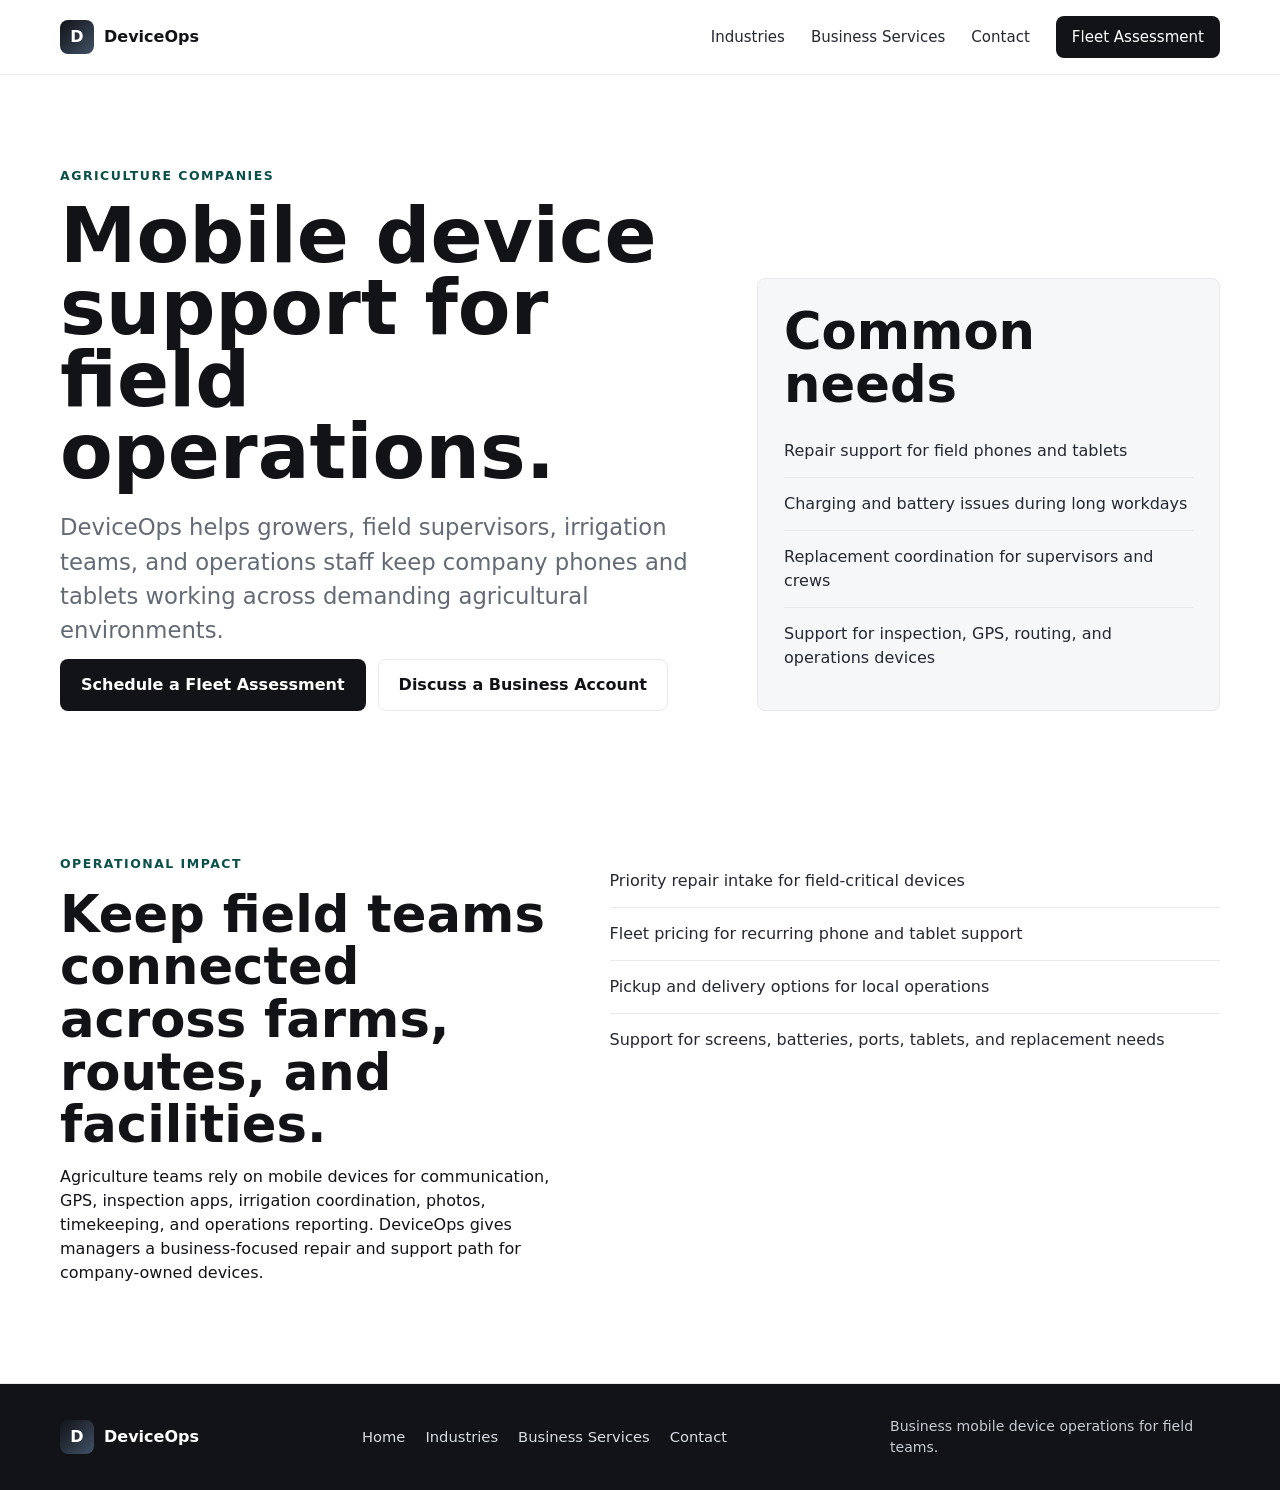
==== industries/agriculture.html @ d53bdab2 "Add files via upload" ====
<!doctype html>
<html lang="en">
  <head>
    <meta charset="utf-8">
    <meta name="viewport" content="width=device-width, initial-scale=1">
    <title>Agriculture Device Support & Fleet Repair | DeviceOps</title>
    <meta name="description" content="DeviceOps supports agriculture companies with mobile device repair, tablet support, replacement coordination, and fleet support for growers, field supervisors, irrigation teams, and operations staff.">
    <link rel="canonical" href="https://deviceops.reklaimtrust.com/industries/agriculture.html">
    <link rel="stylesheet" href="../styles.css">
    <script type="application/ld+json">
      {"@context":"https://schema.org","@type":"Service","name":"Agriculture Device Support and Fleet Repair","provider":{"@type":"LocalBusiness","name":"DeviceOps","url":"https://deviceops.reklaimtrust.com/"},"serviceType":"Business mobile device repair and fleet support","audience":{"@type":"BusinessAudience","name":"Agriculture companies"},"areaServed":{"@type":"AdministrativeArea","name":"Visalia and Tulare"}}
    </script>
  </head>
  <body>
    <header class="site-header"><nav class="nav-shell" aria-label="Primary navigation"><a class="brand" href="../index.html"><span class="brand-mark">D</span><span>DeviceOps</span></a><button class="nav-toggle" type="button" aria-expanded="false" aria-controls="site-menu"><span class="sr-only">Open menu</span><span></span><span></span><span></span></button><div class="nav-links" id="site-menu"><a href="../index.html#industries">Industries</a><a href="../index.html#services">Business Services</a><a href="../index.html#contact">Contact</a><a class="nav-cta" href="../index.html#pricing">Fleet Assessment</a></div></nav></header>
    <main>
      <section class="industry-hero">
        <div><p class="eyebrow">Agriculture companies</p><h1>Mobile device support for field operations.</h1><p class="hero-subhead">DeviceOps helps growers, field supervisors, irrigation teams, and operations staff keep company phones and tablets working across demanding agricultural environments.</p><div class="hero-actions"><a class="button primary" href="../index.html#pricing">Schedule a Fleet Assessment</a><a class="button secondary" href="../index.html#contact">Discuss a Business Account</a></div></div>
        <aside class="industry-panel"><h2>Common needs</h2><ul><li>Repair support for field phones and tablets</li><li>Charging and battery issues during long workdays</li><li>Replacement coordination for supervisors and crews</li><li>Support for inspection, GPS, routing, and operations devices</li></ul></aside>
      </section>
      <section class="section industry-detail"><div><p class="eyebrow">Operational impact</p><h2>Keep field teams connected across farms, routes, and facilities.</h2><p>Agriculture teams rely on mobile devices for communication, GPS, inspection apps, irrigation coordination, photos, timekeeping, and operations reporting. DeviceOps gives managers a business-focused repair and support path for company-owned devices.</p></div><ul class="detail-list"><li>Priority repair intake for field-critical devices</li><li>Fleet pricing for recurring phone and tablet support</li><li>Pickup and delivery options for local operations</li><li>Support for screens, batteries, ports, tablets, and replacement needs</li></ul></section>
    </main>
    <footer class="site-footer"><div class="footer-inner"><a class="brand" href="../index.html"><span class="brand-mark">D</span><span>DeviceOps</span></a><nav><a href="../index.html">Home</a><a href="../index.html#industries">Industries</a><a href="../index.html#services">Business Services</a><a href="../index.html#contact">Contact</a></nav><p>Business mobile device operations for field teams.</p></div></footer>
    <script src="../script.js"></script>
  </body>
</html>
---- styles.css ----
:root {
  --ink: #111317;
  --charcoal: #242833;
  --muted: #626a75;
  --line: #e7e9ee;
  --soft: #f6f7f9;
  --white: #ffffff;
  --accent: #0f766e;
  --accent-dark: #0b4f4a;
  --steel: #415166;
  --shadow: 0 24px 70px rgba(17, 19, 23, 0.12);
  --radius: 8px;
  font-family: Inter, ui-sans-serif, system-ui, -apple-system, BlinkMacSystemFont, "Segoe UI", sans-serif;
}

* { box-sizing: border-box; }
html { scroll-behavior: smooth; }
body {
  margin: 0;
  color: var(--ink);
  background: var(--white);
  line-height: 1.5;
}
a { color: inherit; text-decoration: none; }
img { display: block; max-width: 100%; height: auto; }
.sr-only,
.skip-link {
  position: absolute;
  width: 1px;
  height: 1px;
  overflow: hidden;
  clip: rect(0, 0, 0, 0);
}
.skip-link:focus {
  width: auto;
  height: auto;
  clip: auto;
  z-index: 50;
  padding: 12px 16px;
  background: var(--ink);
  color: var(--white);
}

.site-header {
  position: sticky;
  top: 0;
  z-index: 20;
  background: rgba(255, 255, 255, 0.9);
  border-bottom: 1px solid rgba(231, 233, 238, 0.82);
  backdrop-filter: blur(18px);
}
.nav-shell,
.footer-inner,
.section,
.trust-bar {
  width: min(1160px, calc(100% - 40px));
  margin: 0 auto;
}
.nav-shell {
  min-height: 74px;
  display: flex;
  align-items: center;
  justify-content: space-between;
  gap: 24px;
}
.brand {
  display: inline-flex;
  align-items: center;
  gap: 10px;
  font-weight: 750;
  letter-spacing: 0;
}
.brand-mark {
  display: grid;
  place-items: center;
  width: 34px;
  height: 34px;
  border-radius: 8px;
  color: var(--white);
  background: linear-gradient(135deg, var(--ink), var(--steel));
}
.nav-links {
  display: flex;
  align-items: center;
  gap: 26px;
  color: var(--charcoal);
  font-size: 0.94rem;
}
.nav-links a:hover { color: var(--accent-dark); }
.nav-cta {
  padding: 10px 16px;
  color: var(--white) !important;
  background: var(--ink);
  border-radius: 8px;
}
.nav-toggle { display: none; }

.hero {
  width: min(1260px, calc(100% - 40px));
  min-height: min(700px, calc(100vh - 154px));
  max-height: 900px;
  margin: 0 auto;
  display: grid;
  grid-template-columns: minmax(0, 0.86fr) minmax(420px, 1.14fr);
  align-items: center;
  gap: 32px;
  padding: 58px 0 42px;
}
.eyebrow {
  margin: 0 0 14px;
  color: var(--accent-dark);
  font-size: 0.78rem;
  font-weight: 800;
  letter-spacing: 0.12em;
  text-transform: uppercase;
}
h1,
h2,
h3,
p { margin-top: 0; }
h1 {
  max-width: 680px;
  margin-bottom: 22px;
  font-size: clamp(3rem, 7vw, 6.6rem);
  line-height: 0.94;
  letter-spacing: 0;
}
.hero-subhead {
  max-width: 680px;
  margin-bottom: 12px;
  color: var(--muted);
  font-size: clamp(1.12rem, 2vw, 1.42rem);
}
.hero-note {
  max-width: 620px;
  margin-bottom: 34px;
  color: var(--ink);
  font-size: 1.02rem;
}
.hero-actions {
  display: flex;
  flex-wrap: wrap;
  gap: 12px;
}
.button {
  display: inline-flex;
  align-items: center;
  justify-content: center;
  min-height: 48px;
  padding: 13px 20px;
  border: 1px solid transparent;
  border-radius: 8px;
  font-weight: 760;
  cursor: pointer;
}
.button.primary {
  background: var(--ink);
  color: var(--white);
}
.button.secondary {
  background: var(--white);
  color: var(--ink);
  border-color: var(--line);
}
.button:hover,
.nav-cta:hover {
  transform: translateY(-1px);
  box-shadow: 0 12px 30px rgba(17, 19, 23, 0.12);
}
.hero-media {
  overflow: hidden;
  border-radius: var(--radius);
  box-shadow: var(--shadow);
  background: var(--soft);
}
.hero-media img {
  width: 100%;
  aspect-ratio: 1717 / 916;
  object-fit: cover;
}

.trust-bar {
  display: grid;
  grid-template-columns: repeat(4, 1fr);
  gap: 1px;
  overflow: hidden;
  margin-bottom: 70px;
  border: 1px solid var(--line);
  border-radius: var(--radius);
  background: var(--line);
}
.trust-bar span {
  padding: 18px 14px;
  background: var(--white);
  text-align: center;
  font-weight: 760;
  color: var(--charcoal);
}
.proof-strip {
  width: min(1160px, calc(100% - 40px));
  margin: -28px auto 70px;
  display: grid;
  grid-template-columns: repeat(3, 1fr);
  gap: 14px;
}
.proof-strip div {
  padding: 22px;
  border: 1px solid var(--line);
  border-radius: var(--radius);
  background: var(--ink);
  color: var(--white);
}
.proof-strip strong,
.proof-strip span {
  display: block;
}
.proof-strip strong {
  margin-bottom: 7px;
  font-size: 1.02rem;
}
.proof-strip span {
  color: #c7ccd5;
  font-size: 0.9rem;
}
.device-strip {
  width: min(1160px, calc(100% - 40px));
  margin: 0 auto;
  display: grid;
  grid-template-columns: minmax(230px, 1.2fr) repeat(5, minmax(100px, 1fr));
  gap: 1px;
  overflow: hidden;
  border: 1px solid var(--line);
  border-radius: var(--radius);
  background: var(--line);
}
.device-strip span,
.device-strip strong {
  min-height: 58px;
  display: grid;
  place-items: center;
  padding: 14px 16px;
  background: var(--white);
  text-align: center;
}
.device-strip span {
  justify-items: start;
  color: var(--muted);
  font-size: 0.84rem;
  font-weight: 800;
  letter-spacing: 0.08em;
  text-transform: uppercase;
}
.device-strip strong {
  color: var(--charcoal);
  font-size: 1.02rem;
}

.section { padding: 82px 0; }
.section-heading {
  max-width: 760px;
  margin-bottom: 34px;
}
.section-heading.split {
  display: grid;
  grid-template-columns: 1fr 0.78fr;
  gap: 44px;
  max-width: none;
  align-items: end;
}
h2 {
  margin-bottom: 14px;
  font-size: clamp(2rem, 4vw, 3.9rem);
  line-height: 1.03;
  letter-spacing: 0;
}
h3 {
  margin-bottom: 9px;
  font-size: 1.08rem;
  letter-spacing: 0;
}
.section-heading p,
article p,
.why-list span,
.process-list p,
.lead-copy p,
.site-footer p {
  color: var(--muted);
}

.problem-section,
.why-section {
  width: 100%;
  max-width: none;
  padding-left: max(20px, calc((100vw - 1160px) / 2));
  padding-right: max(20px, calc((100vw - 1160px) / 2));
  background: var(--soft);
}
.expertise-section {
  padding-top: 54px;
}
.service-area,
.account-callout {
  margin-top: -10px;
  padding: 16px 18px;
  border: 1px solid rgba(15, 118, 110, 0.22);
  border-radius: var(--radius);
  background: rgba(15, 118, 110, 0.06);
  color: var(--accent-dark);
  font-weight: 760;
}
.problem-grid,
.service-grid,
.benefits-grid,
.industry-grid,
.why-list,
.process-list {
  display: grid;
  gap: 14px;
}
.problem-grid,
.service-grid,
.benefits-grid {
  grid-template-columns: repeat(3, 1fr);
}
.problem-grid article,
.service-grid article,
.benefits-grid article,
.industry-grid a,
.process-list li {
  border: 1px solid var(--line);
  border-radius: var(--radius);
  background: var(--white);
}
.problem-grid article,
.service-grid article,
.benefits-grid article {
  min-height: 176px;
  padding: 24px;
}
.problem-grid article span {
  display: block;
  width: 34px;
  height: 4px;
  margin-bottom: 24px;
  border-radius: 99px;
  background: var(--accent);
}
.service-grid article {
  background: linear-gradient(180deg, #ffffff 0%, #fbfbfc 100%);
}
.account-section {
  padding-top: 96px;
}
.benefits-grid article {
  min-height: 150px;
  background: var(--ink);
  color: var(--white);
}
.benefits-grid p {
  color: #c7ccd5;
}

.industries-section { padding-top: 96px; }
.industry-grid {
  grid-template-columns: repeat(auto-fit, minmax(150px, 1fr));
}
.industry-grid a {
  min-height: 174px;
  padding: 18px;
  display: flex;
  flex-direction: column;
  justify-content: space-between;
  font-weight: 820;
  color: var(--ink);
}
.industry-grid a:hover {
  border-color: rgba(15, 118, 110, 0.5);
  box-shadow: 0 18px 40px rgba(17, 19, 23, 0.08);
  transform: translateY(-2px);
}
.industry-grid span {
  display: block;
  color: var(--muted);
  font-size: 0.86rem;
  font-weight: 520;
}

.why-list {
  grid-template-columns: repeat(2, 1fr);
}
.why-list div {
  display: grid;
  grid-template-columns: 220px 1fr;
  gap: 24px;
  padding: 22px 0;
  border-top: 1px solid #dfe2e8;
}
.why-list strong { font-size: 1.02rem; }

.process-list {
  grid-template-columns: repeat(4, 1fr);
  padding: 0;
  list-style: none;
}
.process-list li {
  padding: 22px;
}
.process-list span {
  display: grid;
  place-items: center;
  width: 34px;
  height: 34px;
  margin-bottom: 34px;
  border-radius: 8px;
  background: var(--ink);
  color: var(--white);
  font-weight: 800;
}

.lead-section {
  display: grid;
  grid-template-columns: 0.8fr 1.2fr;
  gap: 52px;
  align-items: start;
  padding-bottom: 96px;
}
.contact-card {
  display: grid;
  gap: 10px;
  margin-top: 30px;
  padding: 22px;
  border: 1px solid var(--line);
  border-radius: var(--radius);
  background: var(--soft);
}
.contact-card a {
  color: var(--charcoal);
  font-weight: 720;
}
.lead-form {
  display: grid;
  grid-template-columns: repeat(2, 1fr);
  gap: 16px;
  padding: 26px;
  border: 1px solid var(--line);
  border-radius: var(--radius);
  box-shadow: var(--shadow);
}
label {
  display: grid;
  gap: 8px;
  color: var(--charcoal);
  font-size: 0.9rem;
  font-weight: 760;
}
input,
select,
textarea {
  width: 100%;
  min-height: 48px;
  border: 1px solid #d8dce4;
  border-radius: 8px;
  padding: 12px 13px;
  color: var(--ink);
  background: var(--white);
  font: inherit;
}
textarea { resize: vertical; }
input:focus,
select:focus,
textarea:focus {
  outline: 3px solid rgba(15, 118, 110, 0.18);
  border-color: var(--accent);
}
.full { grid-column: 1 / -1; }
.form-note {
  grid-column: 1 / -1;
  margin: -4px 0 0;
  color: var(--muted);
  font-size: 0.86rem;
}

.site-footer {
  border-top: 1px solid var(--line);
  background: var(--ink);
  color: var(--white);
}
.footer-inner {
  display: grid;
  grid-template-columns: auto 1fr auto;
  gap: 32px;
  align-items: center;
  padding: 32px 0;
}
.footer-inner nav {
  display: flex;
  justify-content: center;
  flex-wrap: wrap;
  gap: 20px;
  color: #d8dce4;
  font-size: 0.92rem;
}
.footer-inner p {
  max-width: 330px;
  margin-bottom: 0;
  color: #c7ccd5;
  font-size: 0.88rem;
}

.industry-hero {
  width: min(1160px, calc(100% - 40px));
  margin: 0 auto;
  padding: 92px 0 62px;
  display: grid;
  grid-template-columns: 1fr 0.72fr;
  gap: 54px;
  align-items: end;
}
.industry-hero h1 {
  font-size: clamp(2.7rem, 6vw, 5.6rem);
}
.industry-panel {
  padding: 26px;
  border: 1px solid var(--line);
  border-radius: var(--radius);
  background: var(--soft);
}
.industry-panel ul,
.detail-list {
  padding: 0;
  margin: 0;
  list-style: none;
}
.industry-panel li,
.detail-list li {
  padding: 14px 0;
  border-top: 1px solid var(--line);
  color: var(--charcoal);
}
.industry-panel li:first-child,
.detail-list li:first-child { border-top: 0; }
.industry-detail {
  display: grid;
  grid-template-columns: 0.9fr 1.1fr;
  gap: 50px;
}

@media (max-width: 1020px) {
  .hero,
  .lead-section,
  .industry-hero,
  .industry-detail,
  .section-heading.split {
    grid-template-columns: 1fr;
  }
  .hero {
    min-height: auto;
    max-height: none;
  }
  .hero-media { order: -1; }
  .problem-grid,
  .service-grid,
  .benefits-grid,
  .proof-strip,
  .process-list {
    grid-template-columns: repeat(2, 1fr);
  }
  .device-strip {
    grid-template-columns: repeat(3, 1fr);
  }
  .device-strip span {
    grid-column: 1 / -1;
    justify-items: center;
  }
  .industry-grid { grid-template-columns: repeat(3, 1fr); }
  .footer-inner { grid-template-columns: 1fr; }
  .footer-inner nav { justify-content: flex-start; }
}

@media (max-width: 720px) {
  .nav-shell,
  .footer-inner,
  .section,
  .trust-bar,
  .hero,
  .industry-hero {
    width: min(100% - 28px, 1160px);
  }
  .nav-toggle {
    display: inline-grid;
    gap: 4px;
    width: 42px;
    height: 42px;
    place-content: center;
    border: 1px solid var(--line);
    border-radius: 8px;
    background: var(--white);
  }
  .nav-toggle span:not(.sr-only) {
    width: 18px;
    height: 2px;
    background: var(--ink);
  }
  .nav-links {
    position: absolute;
    left: 14px;
    right: 14px;
    top: 74px;
    display: none;
    flex-direction: column;
    align-items: stretch;
    gap: 0;
    padding: 10px;
    border: 1px solid var(--line);
    border-radius: 8px;
    background: var(--white);
    box-shadow: var(--shadow);
  }
  .nav-links.is-open { display: flex; }
  .nav-links a {
    padding: 13px;
    border-radius: 8px;
  }
  .hero { padding-top: 26px; }
  .hero-actions,
  .button { width: 100%; }
  .trust-bar,
  .proof-strip,
  .device-strip,
  .problem-grid,
  .service-grid,
  .benefits-grid,
  .industry-grid,
  .why-list,
  .process-list,
  .lead-form {
    grid-template-columns: 1fr;
  }
  .device-strip span {
    grid-column: auto;
  }
  .proof-strip {
    width: min(100% - 28px, 1160px);
    margin-top: -34px;
  }
  .why-list div { grid-template-columns: 1fr; gap: 6px; }
  .section { padding: 62px 0; }
  .problem-section,
  .why-section {
    padding-left: 14px;
    padding-right: 14px;
  }
}
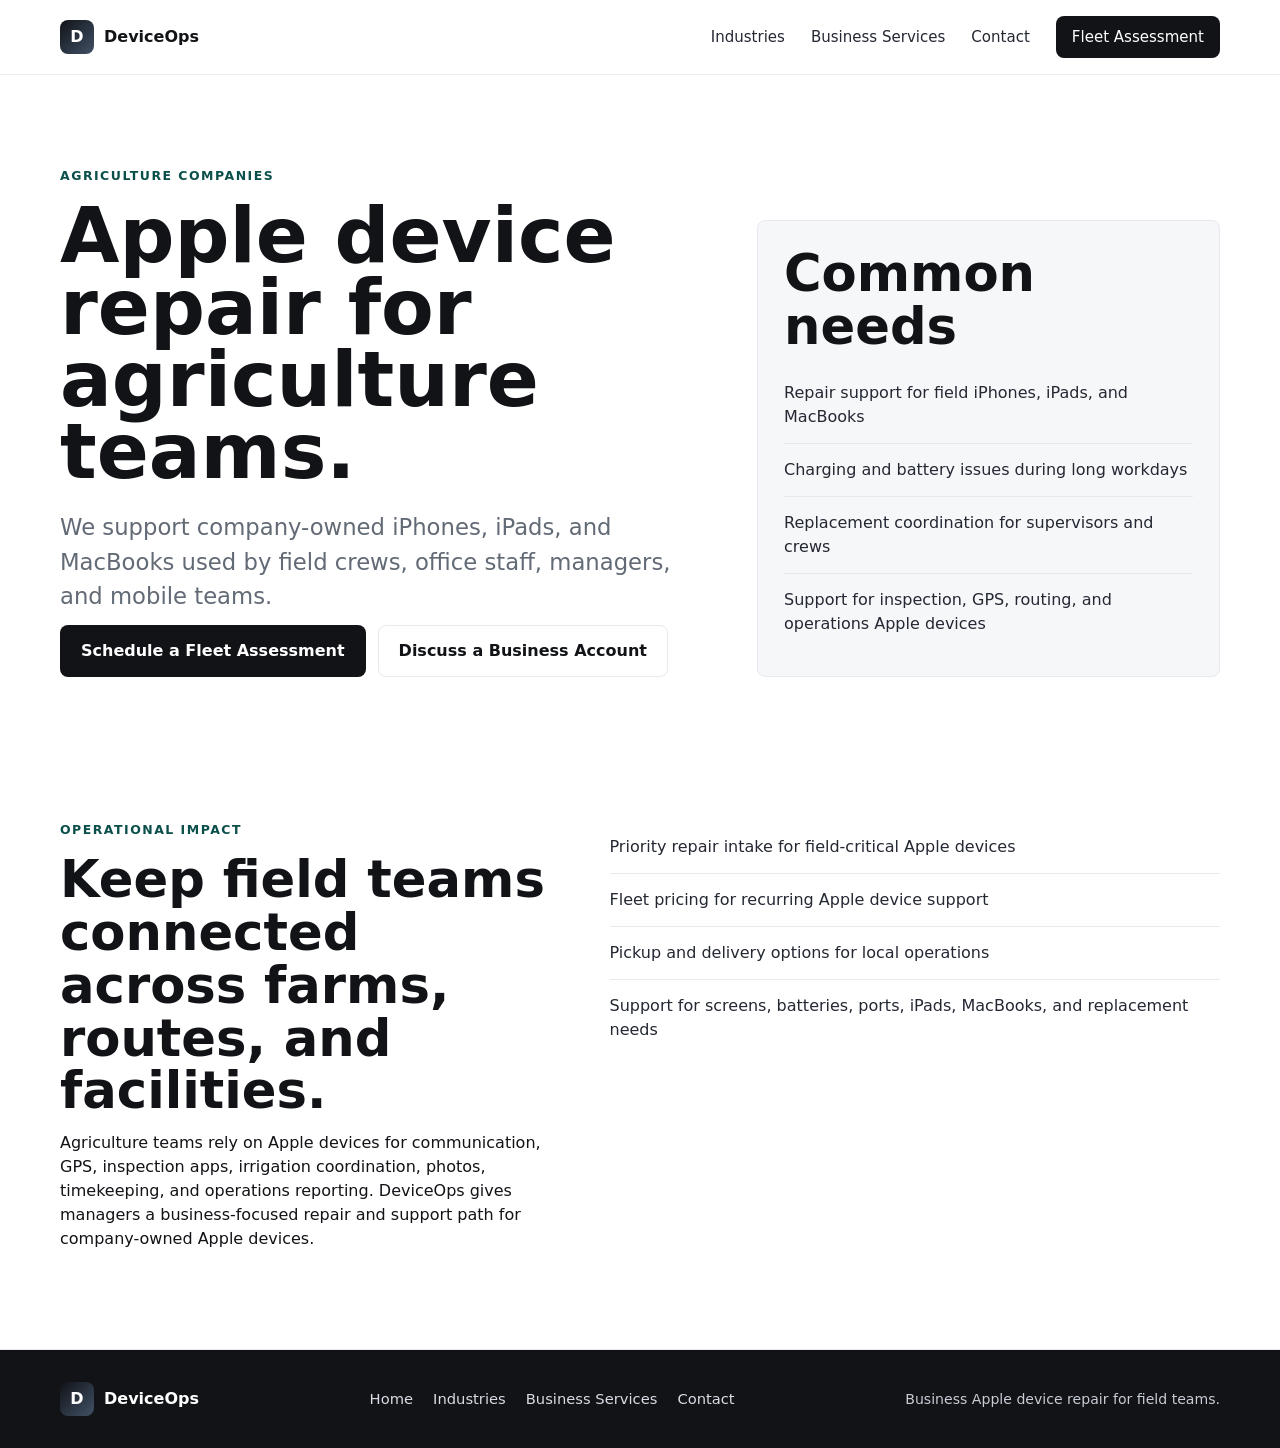
==== commit 731571ab: "Update Apple business device positioning" ====
--- a/industries/agriculture.html
+++ b/industries/agriculture.html
@@ -3,24 +3,24 @@
   <head>
     <meta charset="utf-8">
     <meta name="viewport" content="width=device-width, initial-scale=1">
-    <title>Agriculture Device Support & Fleet Repair | DeviceOps</title>
-    <meta name="description" content="DeviceOps supports agriculture companies with mobile device repair, tablet support, replacement coordination, and fleet support for growers, field supervisors, irrigation teams, and operations staff.">
+    <title>Agriculture Apple Device Repair | DeviceOps</title>
+    <meta name="description" content="Apple device repair for agriculture teams using company-owned iPhones, iPads, and MacBooks across field supervision, irrigation, ranch operations, and crop advisory workflows.">
     <link rel="canonical" href="https://deviceops.reklaimtrust.com/industries/agriculture.html">
     <link rel="stylesheet" href="../styles.css">
     <script type="application/ld+json">
-      {"@context":"https://schema.org","@type":"Service","name":"Agriculture Device Support and Fleet Repair","provider":{"@type":"LocalBusiness","name":"DeviceOps","url":"https://deviceops.reklaimtrust.com/"},"serviceType":"Business mobile device repair and fleet support","audience":{"@type":"BusinessAudience","name":"Agriculture companies"},"areaServed":{"@type":"AdministrativeArea","name":"Visalia and Tulare"}}
+      {"@context":"https://schema.org","@type":"Service","name":"Agriculture Apple Device Repair","provider":{"@type":"LocalBusiness","name":"DeviceOps","url":"https://deviceops.reklaimtrust.com/"},"serviceType":"Business Apple device repair and fleet support","audience":{"@type":"BusinessAudience","name":"Agriculture companies"},"areaServed":{"@type":"AdministrativeArea","name":"Visalia and Tulare"}}
     </script>
   </head>
   <body>
     <header class="site-header"><nav class="nav-shell" aria-label="Primary navigation"><a class="brand" href="../index.html"><span class="brand-mark">D</span><span>DeviceOps</span></a><button class="nav-toggle" type="button" aria-expanded="false" aria-controls="site-menu"><span class="sr-only">Open menu</span><span></span><span></span><span></span></button><div class="nav-links" id="site-menu"><a href="../index.html#industries">Industries</a><a href="../index.html#services">Business Services</a><a href="../index.html#contact">Contact</a><a class="nav-cta" href="../index.html#pricing">Fleet Assessment</a></div></nav></header>
     <main>
       <section class="industry-hero">
-        <div><p class="eyebrow">Agriculture companies</p><h1>Mobile device support for field operations.</h1><p class="hero-subhead">DeviceOps helps growers, field supervisors, irrigation teams, and operations staff keep company phones and tablets working across demanding agricultural environments.</p><div class="hero-actions"><a class="button primary" href="../index.html#pricing">Schedule a Fleet Assessment</a><a class="button secondary" href="../index.html#contact">Discuss a Business Account</a></div></div>
-        <aside class="industry-panel"><h2>Common needs</h2><ul><li>Repair support for field phones and tablets</li><li>Charging and battery issues during long workdays</li><li>Replacement coordination for supervisors and crews</li><li>Support for inspection, GPS, routing, and operations devices</li></ul></aside>
+        <div><p class="eyebrow">Agriculture companies</p><h1>Apple device repair for agriculture teams.</h1><p class="hero-subhead">We support company-owned iPhones, iPads, and MacBooks used by field crews, office staff, managers, and mobile teams.</p><div class="hero-actions"><a class="button primary" href="../index.html#pricing">Schedule a Fleet Assessment</a><a class="button secondary" href="../index.html#contact">Discuss a Business Account</a></div></div>
+        <aside class="industry-panel"><h2>Common needs</h2><ul><li>Repair support for field iPhones, iPads, and MacBooks</li><li>Charging and battery issues during long workdays</li><li>Replacement coordination for supervisors and crews</li><li>Support for inspection, GPS, routing, and operations Apple devices</li></ul></aside>
       </section>
-      <section class="section industry-detail"><div><p class="eyebrow">Operational impact</p><h2>Keep field teams connected across farms, routes, and facilities.</h2><p>Agriculture teams rely on mobile devices for communication, GPS, inspection apps, irrigation coordination, photos, timekeeping, and operations reporting. DeviceOps gives managers a business-focused repair and support path for company-owned devices.</p></div><ul class="detail-list"><li>Priority repair intake for field-critical devices</li><li>Fleet pricing for recurring phone and tablet support</li><li>Pickup and delivery options for local operations</li><li>Support for screens, batteries, ports, tablets, and replacement needs</li></ul></section>
+      <section class="section industry-detail"><div><p class="eyebrow">Operational impact</p><h2>Keep field teams connected across farms, routes, and facilities.</h2><p>Agriculture teams rely on Apple devices for communication, GPS, inspection apps, irrigation coordination, photos, timekeeping, and operations reporting. DeviceOps gives managers a business-focused repair and support path for company-owned Apple devices.</p></div><ul class="detail-list"><li>Priority repair intake for field-critical Apple devices</li><li>Fleet pricing for recurring Apple device support</li><li>Pickup and delivery options for local operations</li><li>Support for screens, batteries, ports, iPads, MacBooks, and replacement needs</li></ul></section>
     </main>
-    <footer class="site-footer"><div class="footer-inner"><a class="brand" href="../index.html"><span class="brand-mark">D</span><span>DeviceOps</span></a><nav><a href="../index.html">Home</a><a href="../index.html#industries">Industries</a><a href="../index.html#services">Business Services</a><a href="../index.html#contact">Contact</a></nav><p>Business mobile device operations for field teams.</p></div></footer>
+    <footer class="site-footer"><div class="footer-inner"><a class="brand" href="../index.html"><span class="brand-mark">D</span><span>DeviceOps</span></a><nav><a href="../index.html">Home</a><a href="../index.html#industries">Industries</a><a href="../index.html#services">Business Services</a><a href="../index.html#contact">Contact</a></nav><p>Business Apple device repair for field teams.</p></div></footer>
     <script src="../script.js"></script>
   </body>
 </html>
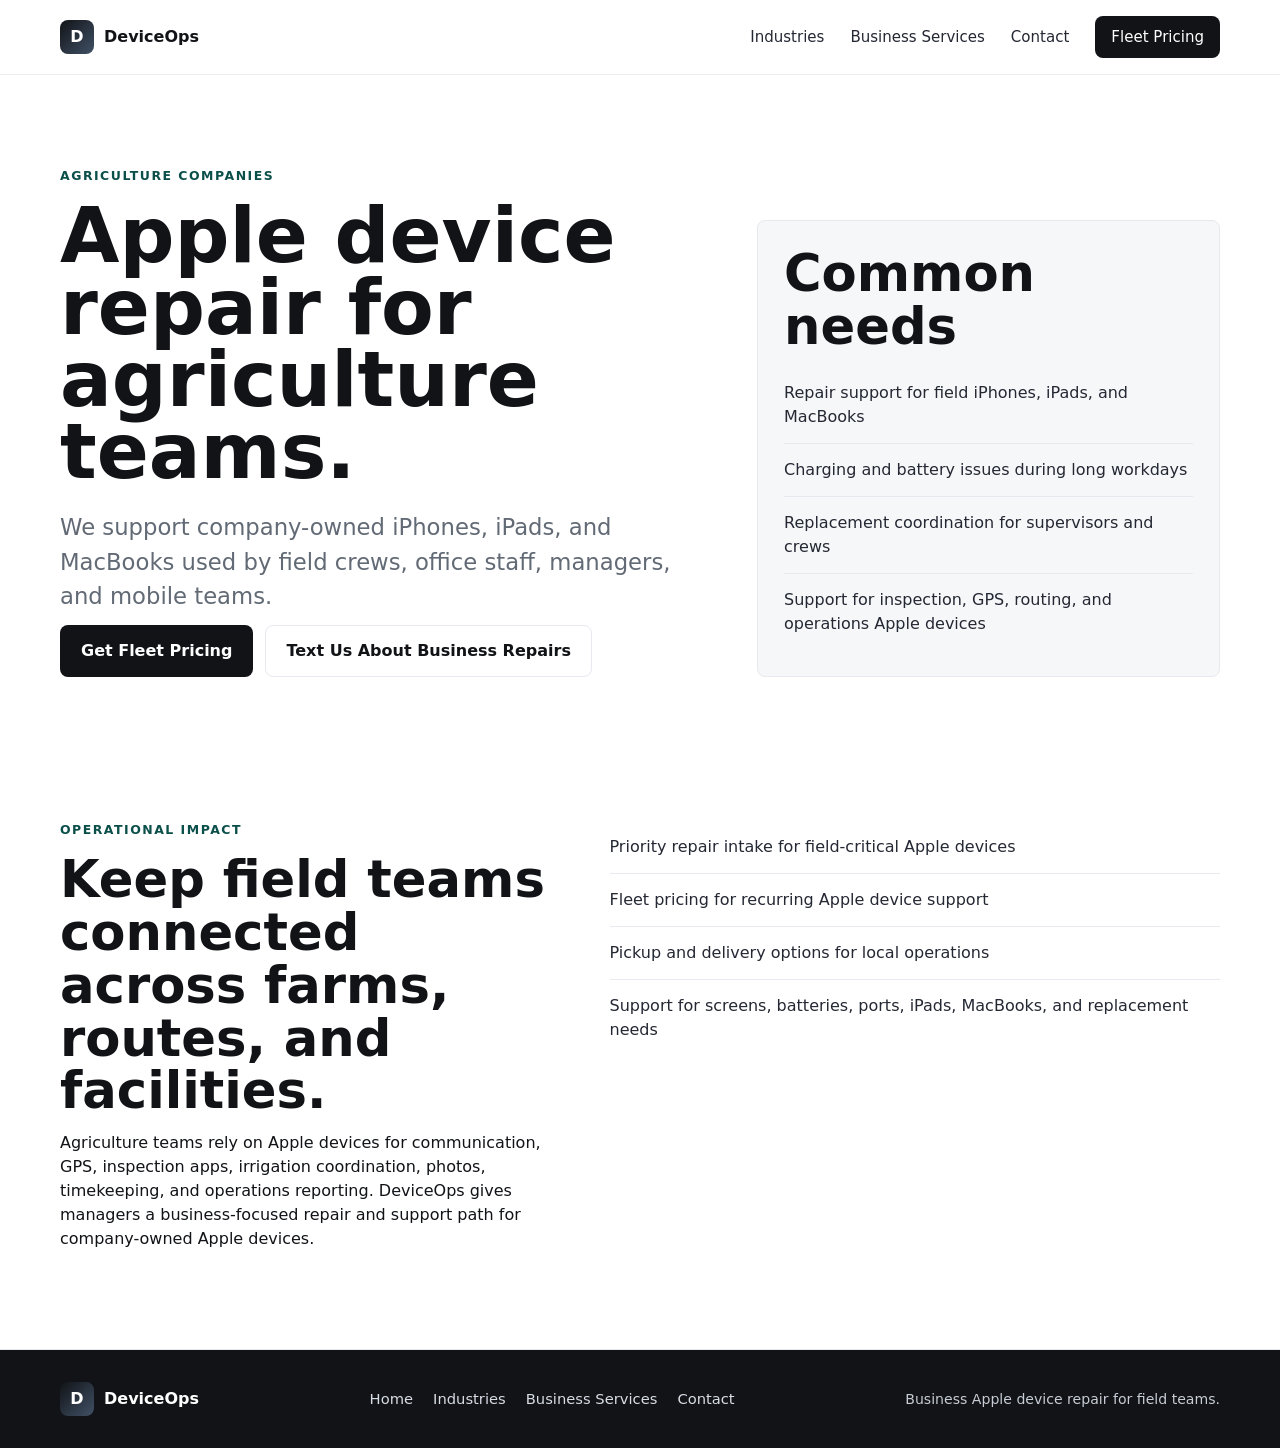
==== commit 11d27e80: "Sharpen homepage positioning and CTAs" ====
--- a/industries/agriculture.html
+++ b/industries/agriculture.html
@@ -6,16 +6,16 @@
     <title>Agriculture Apple Device Repair | DeviceOps</title>
     <meta name="description" content="Apple device repair for agriculture teams using company-owned iPhones, iPads, and MacBooks across field supervision, irrigation, ranch operations, and crop advisory workflows.">
     <link rel="canonical" href="https://deviceops.reklaimtrust.com/industries/agriculture.html">
-    <link rel="stylesheet" href="../styles.css">
+    <link rel="stylesheet" href="../styles.css?v=20260613-positioning">
     <script type="application/ld+json">
       {"@context":"https://schema.org","@type":"Service","name":"Agriculture Apple Device Repair","provider":{"@type":"LocalBusiness","name":"DeviceOps","url":"https://deviceops.reklaimtrust.com/"},"serviceType":"Business Apple device repair and fleet support","audience":{"@type":"BusinessAudience","name":"Agriculture companies"},"areaServed":{"@type":"AdministrativeArea","name":"Visalia and Tulare"}}
     </script>
   </head>
   <body>
-    <header class="site-header"><nav class="nav-shell" aria-label="Primary navigation"><a class="brand" href="../index.html"><span class="brand-mark">D</span><span>DeviceOps</span></a><button class="nav-toggle" type="button" aria-expanded="false" aria-controls="site-menu"><span class="sr-only">Open menu</span><span></span><span></span><span></span></button><div class="nav-links" id="site-menu"><a href="../index.html#industries">Industries</a><a href="../index.html#services">Business Services</a><a href="../index.html#contact">Contact</a><a class="nav-cta" href="../index.html#pricing">Fleet Assessment</a></div></nav></header>
+    <header class="site-header"><nav class="nav-shell" aria-label="Primary navigation"><a class="brand" href="../index.html"><span class="brand-mark">D</span><span>DeviceOps</span></a><button class="nav-toggle" type="button" aria-expanded="false" aria-controls="site-menu"><span class="sr-only">Open menu</span><span></span><span></span><span></span></button><div class="nav-links" id="site-menu"><a href="../index.html#industries">Industries</a><a href="../index.html#services">Business Services</a><a href="../index.html#contact">Contact</a><a class="nav-cta" href="../index.html#pricing">Fleet Pricing</a></div></nav></header>
     <main>
       <section class="industry-hero">
-        <div><p class="eyebrow">Agriculture companies</p><h1>Apple device repair for agriculture teams.</h1><p class="hero-subhead">We support company-owned iPhones, iPads, and MacBooks used by field crews, office staff, managers, and mobile teams.</p><div class="hero-actions"><a class="button primary" href="../index.html#pricing">Schedule a Fleet Assessment</a><a class="button secondary" href="../index.html#contact">Discuss a Business Account</a></div></div>
+        <div><p class="eyebrow">Agriculture companies</p><h1>Apple device repair for agriculture teams.</h1><p class="hero-subhead">We support company-owned iPhones, iPads, and MacBooks used by field crews, office staff, managers, and mobile teams.</p><div class="hero-actions"><a class="button primary" href="../index.html#pricing">Get Fleet Pricing</a><a class="button secondary" href="sms:+15593729417">Text Us About Business Repairs</a></div></div>
         <aside class="industry-panel"><h2>Common needs</h2><ul><li>Repair support for field iPhones, iPads, and MacBooks</li><li>Charging and battery issues during long workdays</li><li>Replacement coordination for supervisors and crews</li><li>Support for inspection, GPS, routing, and operations Apple devices</li></ul></aside>
       </section>
       <section class="section industry-detail"><div><p class="eyebrow">Operational impact</p><h2>Keep field teams connected across farms, routes, and facilities.</h2><p>Agriculture teams rely on Apple devices for communication, GPS, inspection apps, irrigation coordination, photos, timekeeping, and operations reporting. DeviceOps gives managers a business-focused repair and support path for company-owned Apple devices.</p></div><ul class="detail-list"><li>Priority repair intake for field-critical Apple devices</li><li>Fleet pricing for recurring Apple device support</li><li>Pickup and delivery options for local operations</li><li>Support for screens, batteries, ports, iPads, MacBooks, and replacement needs</li></ul></section>
--- a/styles.css
+++ b/styles.css
@@ -97,15 +97,14 @@
 
 .hero {
   width: min(1260px, calc(100% - 40px));
-  min-height: min(700px, calc(100vh - 154px));
-  max-height: 900px;
   margin: 0 auto;
   display: grid;
   grid-template-columns: minmax(0, 0.86fr) minmax(420px, 1.14fr);
-  align-items: center;
+  align-items: start;
   gap: 32px;
-  padding: 58px 0 42px;
-}
+  padding: 58px 0 66px;
+}
+.hero-copy { min-width: 0; }
 .eyebrow {
   margin: 0 0 14px;
   color: var(--accent-dark);
@@ -121,7 +120,7 @@
 h1 {
   max-width: 680px;
   margin-bottom: 22px;
-  font-size: clamp(3rem, 7vw, 6.6rem);
+  font-size: clamp(3rem, 6vw, 5.8rem);
   line-height: 0.94;
   letter-spacing: 0;
 }
@@ -136,6 +135,18 @@
   margin-bottom: 34px;
   color: var(--ink);
   font-size: 1.02rem;
+}
+.hero-proof {
+  max-width: 620px;
+  margin-bottom: 18px;
+  color: var(--ink);
+}
+.hero-proof strong,
+.hero-proof span {
+  display: block;
+}
+.hero-proof span {
+  color: var(--muted);
 }
 .hero-actions {
   display: flex;
@@ -184,7 +195,7 @@
   grid-template-columns: repeat(4, 1fr);
   gap: 1px;
   overflow: hidden;
-  margin-bottom: 70px;
+  margin-bottom: 22px;
   border: 1px solid var(--line);
   border-radius: var(--radius);
   background: var(--line);
@@ -198,7 +209,7 @@
 }
 .proof-strip {
   width: min(1160px, calc(100% - 40px));
-  margin: -28px auto 70px;
+  margin: 0 auto 70px;
   display: grid;
   grid-template-columns: repeat(3, 1fr);
   gap: 14px;
@@ -313,7 +324,8 @@
 .benefits-grid,
 .industry-grid,
 .why-list,
-.process-list {
+.process-list,
+.sense-grid {
   display: grid;
   gap: 14px;
 }
@@ -396,6 +408,32 @@
   border-top: 1px solid #dfe2e8;
 }
 .why-list strong { font-size: 1.02rem; }
+
+.sense-section {
+  padding-top: 96px;
+}
+.sense-grid {
+  grid-template-columns: repeat(4, 1fr);
+}
+.sense-grid div {
+  min-height: 190px;
+  padding: 24px;
+  border: 1px solid var(--line);
+  border-radius: var(--radius);
+  background: var(--white);
+}
+.sense-grid strong,
+.sense-grid span {
+  display: block;
+}
+.sense-grid strong {
+  margin-bottom: 12px;
+  color: var(--ink);
+  font-size: 1.05rem;
+}
+.sense-grid span {
+  color: var(--muted);
+}
 
 .process-list {
   grid-template-columns: repeat(4, 1fr);
@@ -562,6 +600,7 @@
   .service-grid,
   .benefits-grid,
   .proof-strip,
+  .sense-grid,
   .process-list {
     grid-template-columns: repeat(2, 1fr);
   }
@@ -632,6 +671,7 @@
   .benefits-grid,
   .industry-grid,
   .why-list,
+  .sense-grid,
   .process-list,
   .lead-form {
     grid-template-columns: 1fr;
@@ -641,7 +681,7 @@
   }
   .proof-strip {
     width: min(100% - 28px, 1160px);
-    margin-top: -34px;
+    margin-top: 0;
   }
   .why-list div { grid-template-columns: 1fr; gap: 6px; }
   .section { padding: 62px 0; }
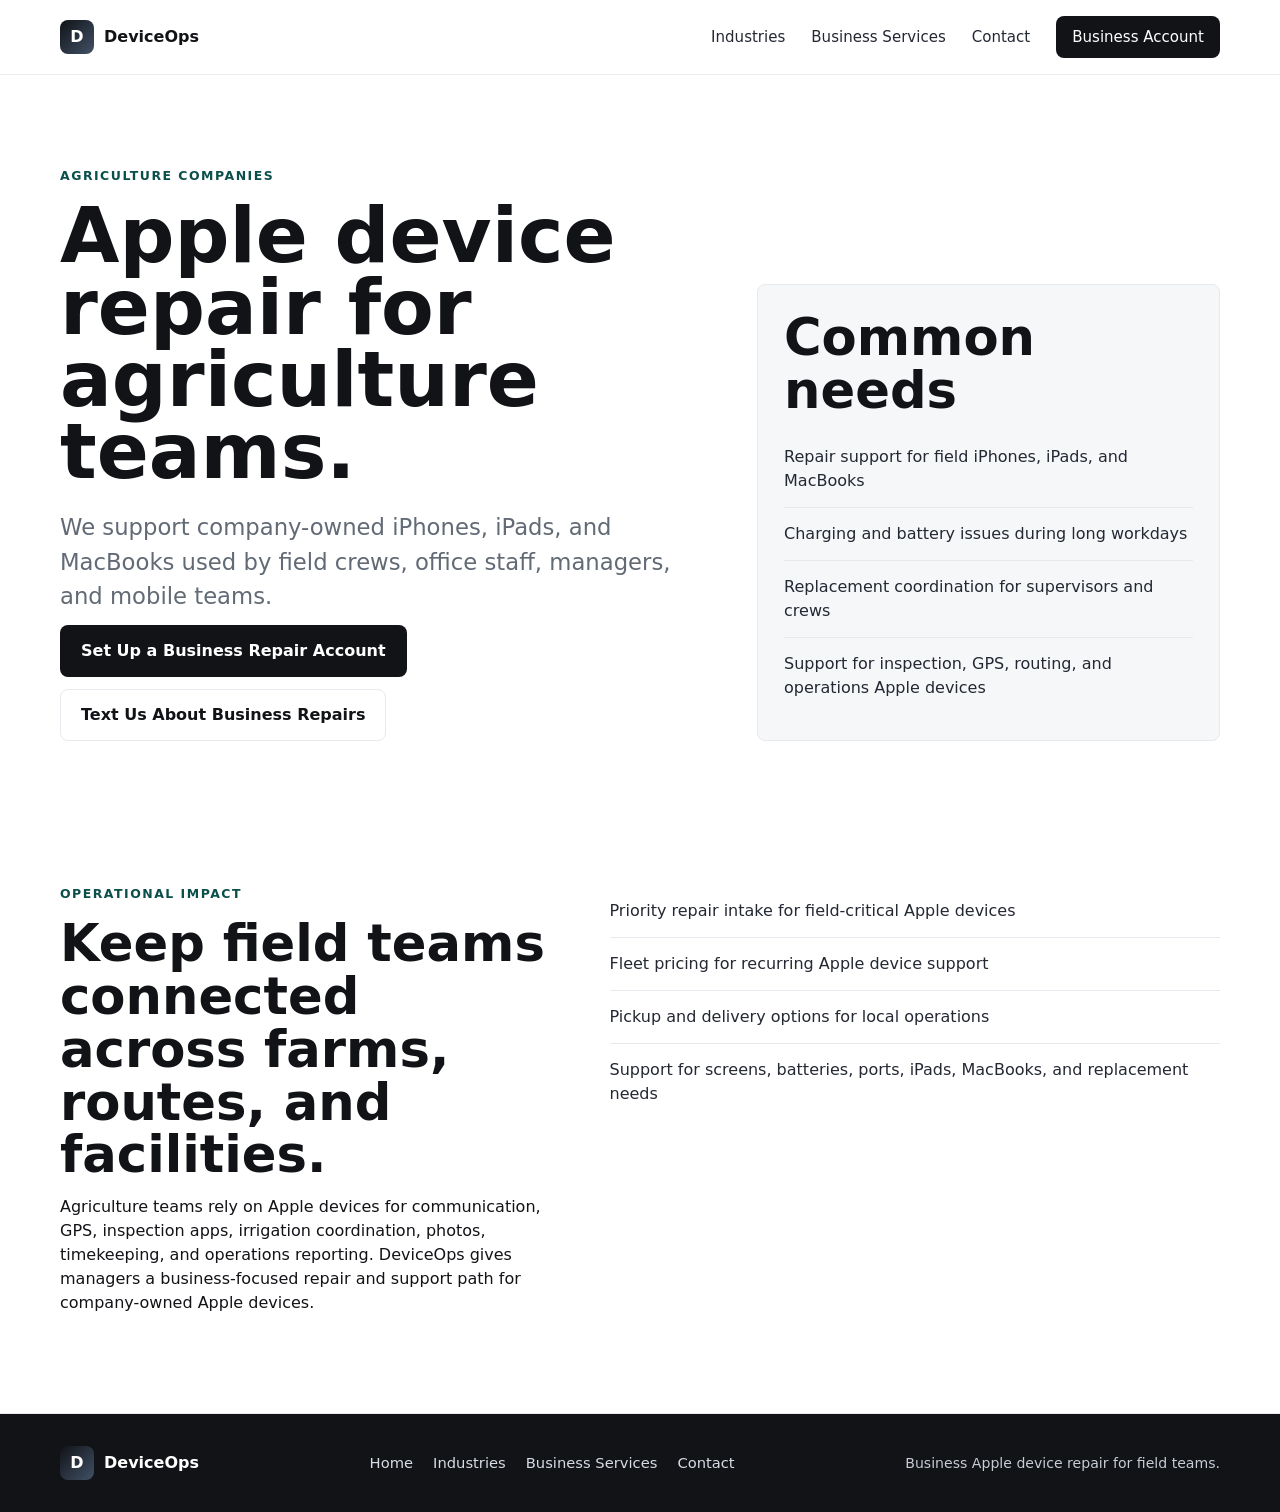
==== commit b1b84bfa: "Tighten business account messaging" ====
--- a/industries/agriculture.html
+++ b/industries/agriculture.html
@@ -6,16 +6,16 @@
     <title>Agriculture Apple Device Repair | DeviceOps</title>
     <meta name="description" content="Apple device repair for agriculture teams using company-owned iPhones, iPads, and MacBooks across field supervision, irrigation, ranch operations, and crop advisory workflows.">
     <link rel="canonical" href="https://deviceops.reklaimtrust.com/industries/agriculture.html">
-    <link rel="stylesheet" href="../styles.css?v=20260613-positioning">
+    <link rel="stylesheet" href="../styles.css?v=20260614-tighten">
     <script type="application/ld+json">
       {"@context":"https://schema.org","@type":"Service","name":"Agriculture Apple Device Repair","provider":{"@type":"LocalBusiness","name":"DeviceOps","url":"https://deviceops.reklaimtrust.com/"},"serviceType":"Business Apple device repair and fleet support","audience":{"@type":"BusinessAudience","name":"Agriculture companies"},"areaServed":{"@type":"AdministrativeArea","name":"Visalia and Tulare"}}
     </script>
   </head>
   <body>
-    <header class="site-header"><nav class="nav-shell" aria-label="Primary navigation"><a class="brand" href="../index.html"><span class="brand-mark">D</span><span>DeviceOps</span></a><button class="nav-toggle" type="button" aria-expanded="false" aria-controls="site-menu"><span class="sr-only">Open menu</span><span></span><span></span><span></span></button><div class="nav-links" id="site-menu"><a href="../index.html#industries">Industries</a><a href="../index.html#services">Business Services</a><a href="../index.html#contact">Contact</a><a class="nav-cta" href="../index.html#pricing">Fleet Pricing</a></div></nav></header>
+    <header class="site-header"><nav class="nav-shell" aria-label="Primary navigation"><a class="brand" href="../index.html"><span class="brand-mark">D</span><span>DeviceOps</span></a><button class="nav-toggle" type="button" aria-expanded="false" aria-controls="site-menu"><span class="sr-only">Open menu</span><span></span><span></span><span></span></button><div class="nav-links" id="site-menu"><a href="../index.html#industries">Industries</a><a href="../index.html#services">Business Services</a><a href="../index.html#contact">Contact</a><a class="nav-cta" href="../index.html#pricing">Business Account</a></div></nav></header>
     <main>
       <section class="industry-hero">
-        <div><p class="eyebrow">Agriculture companies</p><h1>Apple device repair for agriculture teams.</h1><p class="hero-subhead">We support company-owned iPhones, iPads, and MacBooks used by field crews, office staff, managers, and mobile teams.</p><div class="hero-actions"><a class="button primary" href="../index.html#pricing">Get Fleet Pricing</a><a class="button secondary" href="sms:+15593729417">Text Us About Business Repairs</a></div></div>
+        <div><p class="eyebrow">Agriculture companies</p><h1>Apple device repair for agriculture teams.</h1><p class="hero-subhead">We support company-owned iPhones, iPads, and MacBooks used by field crews, office staff, managers, and mobile teams.</p><div class="hero-actions"><a class="button primary" href="../index.html#pricing">Set Up a Business Repair Account</a><a class="button secondary" href="sms:+15593729417">Text Us About Business Repairs</a></div></div>
         <aside class="industry-panel"><h2>Common needs</h2><ul><li>Repair support for field iPhones, iPads, and MacBooks</li><li>Charging and battery issues during long workdays</li><li>Replacement coordination for supervisors and crews</li><li>Support for inspection, GPS, routing, and operations Apple devices</li></ul></aside>
       </section>
       <section class="section industry-detail"><div><p class="eyebrow">Operational impact</p><h2>Keep field teams connected across farms, routes, and facilities.</h2><p>Agriculture teams rely on Apple devices for communication, GPS, inspection apps, irrigation coordination, photos, timekeeping, and operations reporting. DeviceOps gives managers a business-focused repair and support path for company-owned Apple devices.</p></div><ul class="detail-list"><li>Priority repair intake for field-critical Apple devices</li><li>Fleet pricing for recurring Apple device support</li><li>Pickup and delivery options for local operations</li><li>Support for screens, batteries, ports, iPads, MacBooks, and replacement needs</li></ul></section>
--- a/styles.css
+++ b/styles.css
@@ -141,6 +141,14 @@
   margin-bottom: 18px;
   color: var(--ink);
 }
+.hero-pain {
+  max-width: 650px;
+  margin-bottom: 18px;
+  padding-left: 14px;
+  border-left: 4px solid var(--accent);
+  color: var(--ink);
+  font-weight: 720;
+}
 .hero-proof strong,
 .hero-proof span {
   display: block;
@@ -455,6 +463,47 @@
   font-weight: 800;
 }
 
+.local-support-section {
+  display: grid;
+  grid-template-columns: 280px 1fr;
+  gap: 44px;
+  align-items: center;
+  padding-top: 36px;
+}
+.local-support-media {
+  width: 280px;
+  max-width: 100%;
+  overflow: hidden;
+  border-radius: var(--radius);
+  background: var(--soft);
+  box-shadow: 0 18px 42px rgba(17, 19, 23, 0.12);
+}
+.local-support-media img {
+  width: 100%;
+  aspect-ratio: 1;
+  object-fit: cover;
+  object-position: center 34%;
+  transform: scale(1.16);
+}
+.local-support-copy h2 {
+  max-width: 760px;
+}
+.local-support-copy p {
+  max-width: 720px;
+  color: var(--muted);
+}
+.contact-card-inline {
+  max-width: 520px;
+  background: var(--white);
+}
+.contact-card-inline strong {
+  color: var(--ink);
+}
+.contact-card-inline span {
+  color: var(--muted);
+  font-weight: 720;
+}
+
 .lead-section {
   display: grid;
   grid-template-columns: 0.8fr 1.2fr;
@@ -586,6 +635,7 @@
 @media (max-width: 1020px) {
   .hero,
   .lead-section,
+  .local-support-section,
   .industry-hero,
   .industry-detail,
   .section-heading.split {
@@ -661,6 +711,12 @@
     border-radius: 8px;
   }
   .hero { padding-top: 26px; }
+  .local-support-section {
+    padding-top: 24px;
+  }
+  .local-support-media {
+    width: min(240px, 72vw);
+  }
   .hero-actions,
   .button { width: 100%; }
   .trust-bar,
